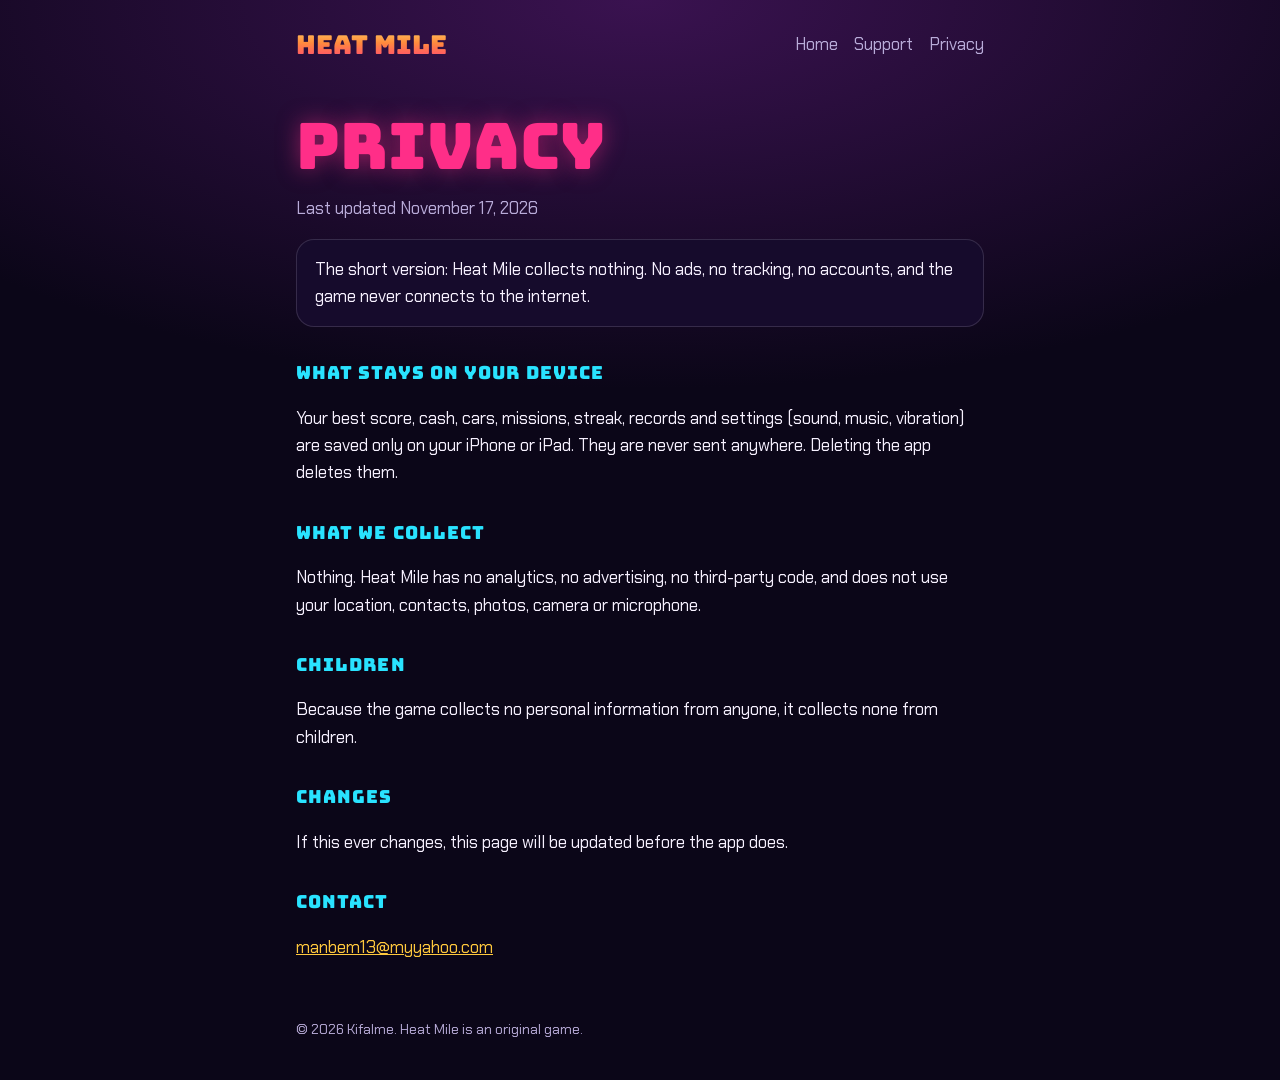
==== privacy.html @ 356a1632 "Heat Mile website: home, privacy policy, support Co-Authored-By: Claude Opus 5.5 <noreply@anthropic." ====
<!doctype html><html lang="en"><head><meta charset="utf-8"><meta name="viewport" content="width=device-width,initial-scale=1"><meta name="theme-color" content="#0b0618"><link rel="preconnect" href="https://fonts.googleapis.com"><link rel="stylesheet" href="https://fonts.googleapis.com/css2?family=Bungee&family=Chakra+Petch:wght@500;700&display=swap"><link rel="stylesheet" href="style.css"><title>Privacy Policy · Heat Mile</title></head>
<body><div class="wrap"><header><a class="brand" href="./">HEAT MILE</a><nav><a href="./">Home</a><a href="support.html">Support</a><a href="privacy.html">Privacy</a></nav></header>
<h1>PRIVACY</h1>
<p class="dim">Last updated November 17, 2026</p>
<div class="card">The short version: Heat Mile collects nothing. No ads, no tracking, no accounts, and the game never connects to the internet.</div>
<h2>What stays on your device</h2>
<p>Your best score, cash, cars, missions, streak, records and settings (sound, music, vibration) are saved only on your iPhone or iPad. They are never sent anywhere. Deleting the app deletes them.</p>
<h2>What we collect</h2>
<p>Nothing. Heat Mile has no analytics, no advertising, no third-party code, and does not use your location, contacts, photos, camera or microphone.</p>
<h2>Children</h2>
<p>Because the game collects no personal information from anyone, it collects none from children.</p>
<h2>Changes</h2>
<p>If this ever changes, this page will be updated before the app does.</p>
<h2>Contact</h2>
<p><a href="mailto:manbem13@myyahoo.com">manbem13@myyahoo.com</a></p>
<footer>© 2026 Kifalme. Heat Mile is an original game.</footer></div></body></html>
---- style.css ----
:root{--night:#0b0618;--panel:#160b2c;--ink:#f7f1ff;--dim:#b9acd9;--neon:#ff2e88;--cyan:#29e3ff;--gold:#ffc83d;--line:rgba(247,241,255,.14);color-scheme:dark}
*{box-sizing:border-box}
body{margin:0;background:radial-gradient(120% 60% at 50% 0%,#3a1250 0%,var(--night) 60%);background-color:var(--night);color:var(--ink);font:17px/1.6 'Chakra Petch',system-ui,sans-serif;min-height:100vh}
.wrap{max-width:720px;margin:0 auto;padding:0 16px}
header{padding:24px 0;display:flex;justify-content:space-between;align-items:center;gap:12px;flex-wrap:wrap}
.brand{font-family:'Bungee',Impact,sans-serif;font-size:26px;text-decoration:none;background:linear-gradient(180deg,#ffe36b,#ff8a3d 45%,var(--neon));-webkit-background-clip:text;background-clip:text;color:transparent}
nav a{color:var(--dim);margin-left:16px;text-decoration:none}nav a:hover{color:var(--ink)}
h1{font-family:'Bungee',Impact,sans-serif;font-weight:400;font-size:clamp(36px,9vw,64px);line-height:1;margin:24px 0 8px;color:var(--neon);text-shadow:0 0 22px rgba(255,46,136,.5)}
h2{font-family:'Bungee',Impact,sans-serif;font-weight:400;font-size:18px;letter-spacing:.06em;color:var(--cyan);margin:32px 0 8px}
.card{background:var(--panel);border:1px solid var(--line);border-radius:18px;padding:16px 18px;margin:16px 0}
.dim{color:var(--dim)}a{color:var(--gold)}
footer{padding:40px 0;color:var(--dim);font-size:14px}
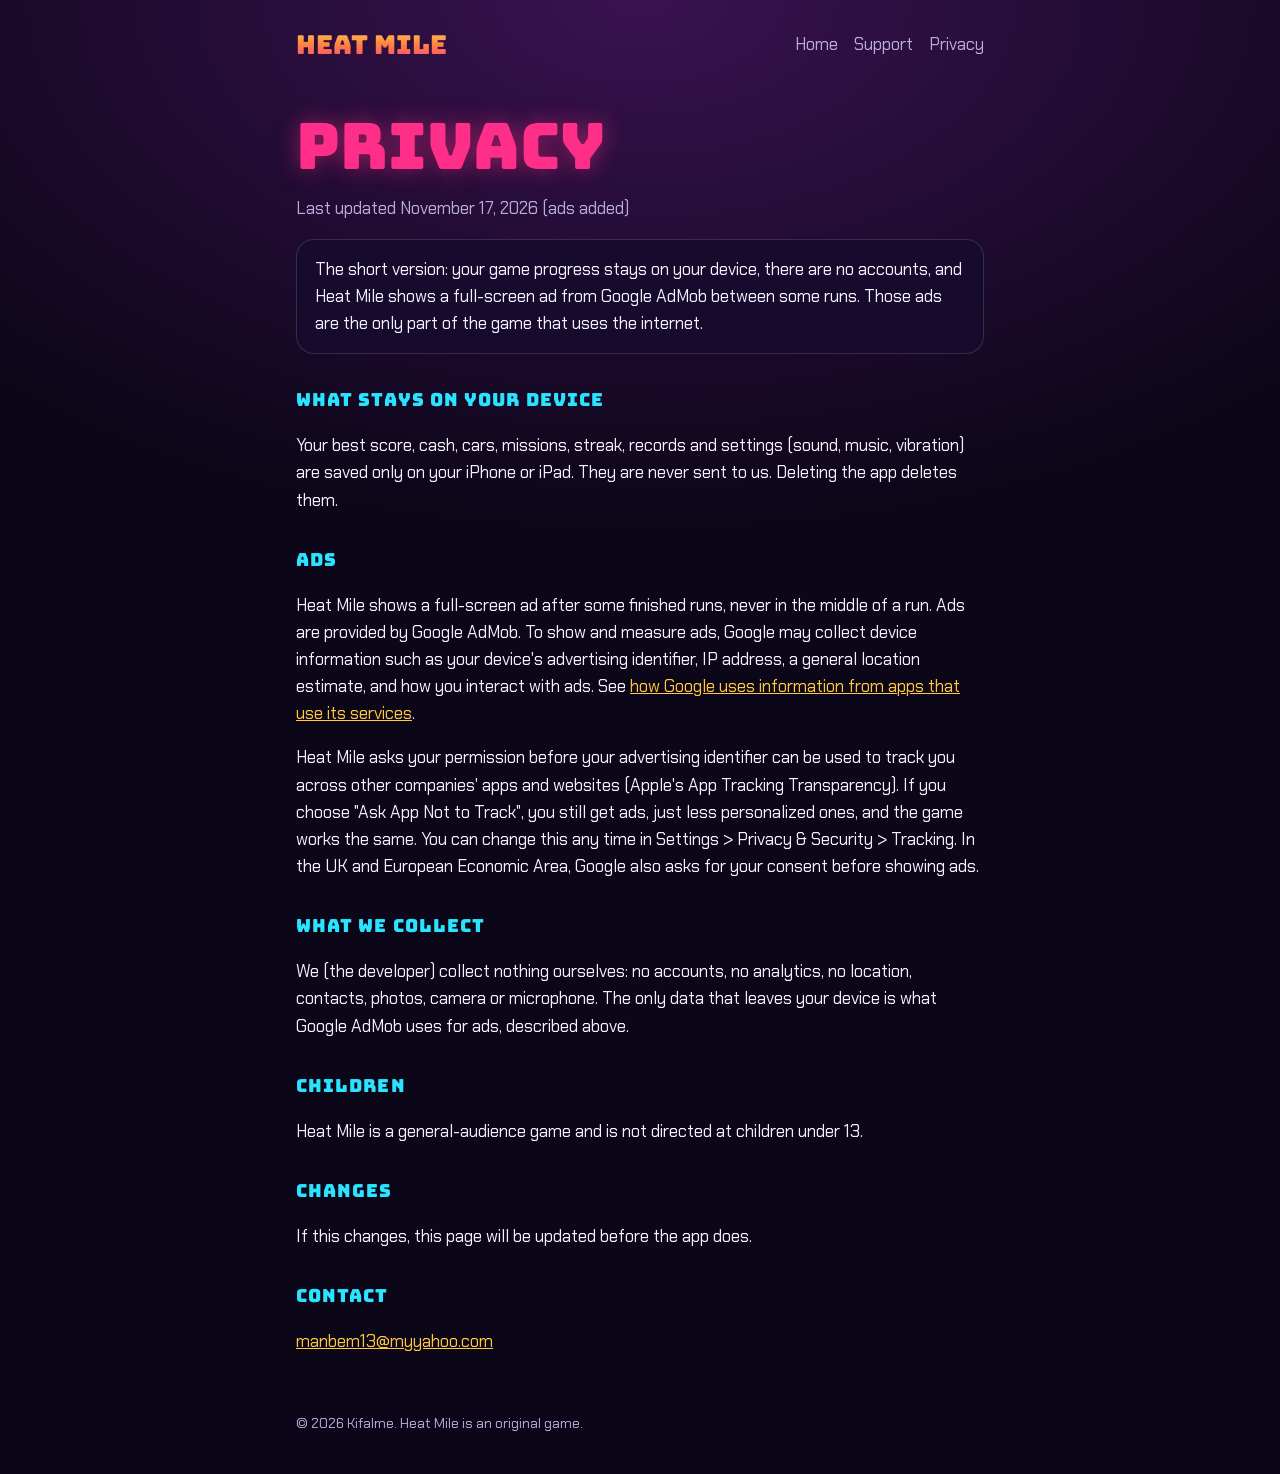
==== commit 9d450463: "Privacy policy and home page: describe Google AdMob ads Co-Authored-By: Claude Opus 5.5 <noreply@ant" ====
--- a/privacy.html
+++ b/privacy.html
@@ -1,16 +1,19 @@
 <!doctype html><html lang="en"><head><meta charset="utf-8"><meta name="viewport" content="width=device-width,initial-scale=1"><meta name="theme-color" content="#0b0618"><link rel="preconnect" href="https://fonts.googleapis.com"><link rel="stylesheet" href="https://fonts.googleapis.com/css2?family=Bungee&family=Chakra+Petch:wght@500;700&display=swap"><link rel="stylesheet" href="style.css"><title>Privacy Policy · Heat Mile</title></head>
 <body><div class="wrap"><header><a class="brand" href="./">HEAT MILE</a><nav><a href="./">Home</a><a href="support.html">Support</a><a href="privacy.html">Privacy</a></nav></header>
 <h1>PRIVACY</h1>
-<p class="dim">Last updated November 17, 2026</p>
-<div class="card">The short version: Heat Mile collects nothing. No ads, no tracking, no accounts, and the game never connects to the internet.</div>
+<p class="dim">Last updated November 17, 2026 (ads added)</p>
+<div class="card">The short version: your game progress stays on your device, there are no accounts, and Heat Mile shows a full-screen ad from Google AdMob between some runs. Those ads are the only part of the game that uses the internet.</div>
 <h2>What stays on your device</h2>
-<p>Your best score, cash, cars, missions, streak, records and settings (sound, music, vibration) are saved only on your iPhone or iPad. They are never sent anywhere. Deleting the app deletes them.</p>
+<p>Your best score, cash, cars, missions, streak, records and settings (sound, music, vibration) are saved only on your iPhone or iPad. They are never sent to us. Deleting the app deletes them.</p>
+<h2>Ads</h2>
+<p>Heat Mile shows a full-screen ad after some finished runs, never in the middle of a run. Ads are provided by Google AdMob. To show and measure ads, Google may collect device information such as your device's advertising identifier, IP address, a general location estimate, and how you interact with ads. See <a href="https://policies.google.com/technologies/ads">how Google uses information from apps that use its services</a>.</p>
+<p>Heat Mile asks your permission before your advertising identifier can be used to track you across other companies' apps and websites (Apple's App Tracking Transparency). If you choose "Ask App Not to Track", you still get ads, just less personalized ones, and the game works the same. You can change this any time in Settings &gt; Privacy &amp; Security &gt; Tracking. In the UK and European Economic Area, Google also asks for your consent before showing ads.</p>
 <h2>What we collect</h2>
-<p>Nothing. Heat Mile has no analytics, no advertising, no third-party code, and does not use your location, contacts, photos, camera or microphone.</p>
+<p>We (the developer) collect nothing ourselves: no accounts, no analytics, no location, contacts, photos, camera or microphone. The only data that leaves your device is what Google AdMob uses for ads, described above.</p>
 <h2>Children</h2>
-<p>Because the game collects no personal information from anyone, it collects none from children.</p>
+<p>Heat Mile is a general-audience game and is not directed at children under 13.</p>
 <h2>Changes</h2>
-<p>If this ever changes, this page will be updated before the app does.</p>
+<p>If this changes, this page will be updated before the app does.</p>
 <h2>Contact</h2>
 <p><a href="mailto:manbem13@myyahoo.com">manbem13@myyahoo.com</a></p>
 <footer>© 2026 Kifalme. Heat Mile is an original game.</footer></div></body></html>
